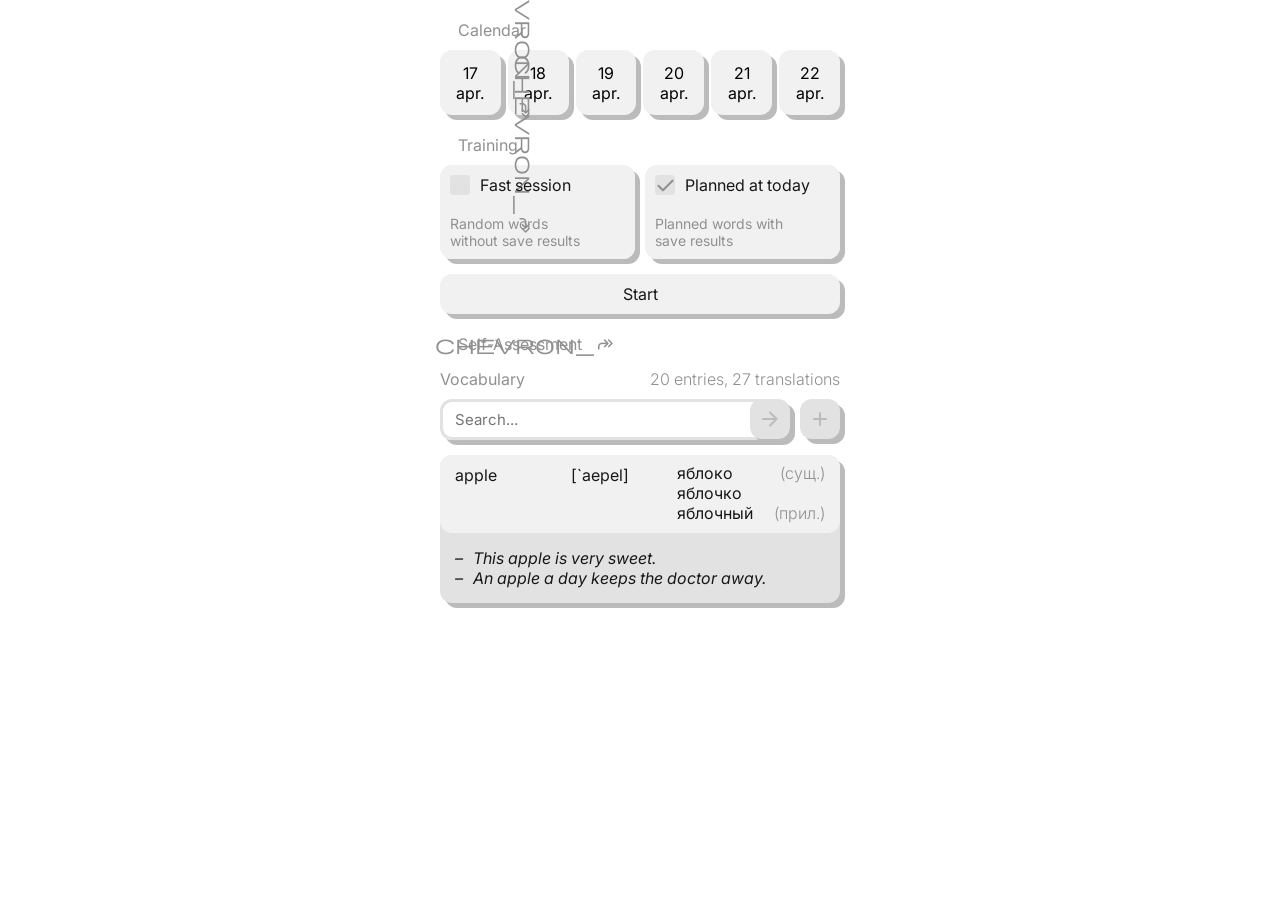
==== src/wwwroot/index.html @ 15adc202 "rename dirs & frontend markup" ====
<!DOCTYPE html>
<html>

<head>
    <meta charset="UTF-8">
    <link href="https://fonts.googleapis.com/css2?family=Inter:ital,wght@0,100..900;1,100..900&display=swap"
        rel="stylesheet">
    <link href="https://fonts.googleapis.com/css2?family=Material+Symbols+Rounded" rel="stylesheet" />
    <link rel="stylesheet" href="style.css">

    <title>Mnemo - Never Forget</title>
</head>

<body>
    <div class="collapse-wrapper">

        <input checked type="checkbox" id="toggle1" class="toggle-input">
        <label for="toggle1" class="toggle-label">
            <span class="material-symbols-rounded toggle-chevron">chevron_forward</span>
            <div class="section-title">
                <h2>Calendar</h2>
            </div>
        </label>

        <div class="content">

            <section class="calendar">
                <div class="calendar-day">
                    <span>17</span>
                    <span>apr.</span>
                </div>
                <div class="calendar-day">
                    <span>18</span>
                    <span>apr.</span>
                </div>
                <div class="calendar-day">
                    <span>19</span>
                    <span>apr.</span>
                </div>
                <div class="calendar-day">
                    <span>20</span>
                    <span>apr.</span>
                </div>
                <div class="calendar-day">
                    <span>21</span>
                    <span>apr.</span>
                </div>
                <div class="calendar-day">
                    <span>22</span>
                    <span>apr.</span>
                </div>
            </section>

        </div>
    </div>

    <div class="collapse-wrapper">

        <input checked type="checkbox" id="toggle2" class="toggle-input">
        <label for="toggle2" class="toggle-label">
            <span class="material-symbols-rounded toggle-chevron">chevron_forward</span>
            <div class="section-title">
                <h2>Training</h2>
            </div>
        </label>
        <div class="content">

            <section>
                <div class="mode-wrapper">
                    <div class="training-radio-item">
                        <input type="radio" name="mode" id="radio-fast">
                        <label for="radio-fast">
                            <div class="mode-title">Fast session</div>
                            <div class="mode-description">Random words without save results</div>
                        </label>
                    </div>
                    <div class="training-radio-item">
                        <input checked type="radio" name="mode" id="radio-planned">
                        <label for="radio-planned">
                            <div class="mode-title">Planned at today</div>
                            <div class="mode-description">Planned words with save results</div>
                        </label>
                    </div>
                </div>

                <button class="big-button">Start</button>
            </section>

        </div>
    </div>

    <div class="collapse-wrapper">

        <input type="checkbox" id="toggle3" class="toggle-input">
        <label for="toggle3" class="toggle-label">
            <span class="material-symbols-rounded toggle-chevron">chevron_forward</span>
            <div class="section-title">
                <h2>Self-Assessment</h2>
            </div>
        </label>
        <div class="content">
            Nothing...
        </div>
    </div>

    <div class="section-title">
        <h2>Vocabulary</h2>
        <span>20 entries, 27 translations</span>
    </div>

    <div class="input-wrapper">
        <form class="search-form">
            <input type="search" placeholder="Search...">
            <button type="button" class="small-button">
                <span class="material-symbols-rounded">arrow_forward</span>
            </button>
        </form>

        <button type="button" class="small-button">
            <span class="material-symbols-rounded">add</span>
        </button>
    </div>

    <div>

        <article class="entry">
            <header>
                <div class="foreign">apple</div>
                <div class="transcription">[`aepel]</div>
                <ol class="translations">
                    <li>
                        <div>яблоко</div>
                        <div class="part-of-speech">(сущ.)</div>
                    </li>
                    <li>
                        <div>яблочко</div>
                    </li>
                    <li>
                        <div>яблочный</div>
                        <div class="part-of-speech">(прил.)</div>
                    </li>
                </ol>
            </header>
            <footer>
                <ol>
                    <li>This apple is very sweet.</li>
                    <li>An apple a day keeps the doctor away.</li>
                </ol>
            </footer>
        </article>

    </div>
</body>

</html>
---- src/wwwroot/style.css ----
@charset "UTF-8";
* {
  margin: 0;
  padding: 0;
  border: 0;
  box-sizing: border-box;
  -webkit-box-sizing: border-box;
  -moz-box-sizing: border-box;
}

ol {
  list-style-type: none;
}

body {
  max-width: 400px;
  margin: 0 auto;
  font-family: "Inter", sans-serif;
}

input {
  outline: none;
  font-family: "Inter", sans-serif;
}

button {
  cursor: pointer;
  font-family: "Inter", sans-serif;
}

::-moz-selection {
  color: #181818;
  background-color: #BBBBBB;
}

::selection {
  color: #181818;
  background-color: #BBBBBB;
}

button {
  transition: transform 0.2s, box-shadow 0.2s ease;
}
button:hover {
  transform: translateY(-2px);
  box-shadow: 7px 7px 0px #BBBBBB;
}
button {
  color: #181818;
  background-color: #F1F1F1;
  box-shadow: 5px 5px 0px #BBBBBB;
  font-size: 16px;
  padding: 10px;
  border-radius: 12px;
}

.big-button {
  width: 100%;
}

.small-button {
  height: 40px;
  width: 40px;
  min-height: 40px;
  min-width: 40px;
  position: relative;
}
.small-button .material-symbols-rounded {
  color: #BBBBBB;
  position: absolute;
  top: 8px;
  left: 8px;
}

.section-title {
  display: flex;
  justify-content: space-between;
  color: #909090;
  margin: 20px 0px 10px 0px;
  width: 100%;
  font-size: 16px;
}
.section-title h2 {
  font-size: inherit;
  font-weight: 400;
}
.section-title span {
  font-size: inherit;
  font-weight: 300;
}

.collapse-wrapper {
  position: relative;
}
.collapse-wrapper .toggle-input {
  display: none;
}
.collapse-wrapper .toggle-chevron {
  color: #909090;
  transition: transform 0.1s ease;
  position: absolute;
  top: 20px;
  left: -5px;
  font-size: 20px;
}
.collapse-wrapper .toggle-label {
  cursor: pointer;
  display: flex;
  -webkit-user-select: none;
     -moz-user-select: none;
          user-select: none;
  margin-left: 18px;
  margin-bottom: -15px;
}
.collapse-wrapper .content {
  display: none;
}
.collapse-wrapper .toggle-input:checked + .toggle-label {
  margin-bottom: 0px;
}
.collapse-wrapper .toggle-input:checked ~ .content {
  display: block;
}
.collapse-wrapper .toggle-input:checked + .toggle-label .toggle-chevron {
  transform: rotate(90deg);
}

.calendar {
  display: grid;
  grid-template-columns: repeat(auto-fit, minmax(60px, 1fr));
  gap: 7px;
}
.calendar-day {
  transition: transform 0.2s, box-shadow 0.2s ease;
}
.calendar-day:hover {
  transform: translateY(-2px);
  box-shadow: 7px 7px 0px #BBBBBB;
}
.calendar-day {
  cursor: default;
  display: flex;
  flex-direction: column;
  justify-content: center;
  text-align: center;
  box-shadow: 5px 5px 0px #BBBBBB;
  background-color: #F1F1F1;
  height: 65px;
  border-radius: 12px;
  font-size: 16px;
}

.mode-wrapper {
  display: grid;
  grid-template-columns: repeat(auto-fit, minmax(40%, 1fr));
  gap: 10px;
  margin-bottom: 15px;
}
.mode-wrapper .training-radio-item {
  transition: transform 0.2s, box-shadow 0.2s ease;
}
.mode-wrapper .training-radio-item:hover {
  transform: translateY(-2px);
  box-shadow: 7px 7px 0px #BBBBBB;
}
.mode-wrapper .training-radio-item {
  box-shadow: 5px 5px 0px #BBBBBB;
  border-radius: 12px;
  -webkit-user-select: none;
     -moz-user-select: none;
          user-select: none;
}
.mode-wrapper .training-radio-item label {
  cursor: pointer;
  display: block;
  background-color: #F1F1F1;
  border-radius: inherit;
  padding: 10px;
}
.mode-wrapper .training-radio-item input {
  display: none;
}
.mode-wrapper .training-radio-item .mode-title {
  display: flex;
  color: #181818;
  font-size: 16px;
  padding-bottom: 20px;
  position: relative;
}
.mode-wrapper .training-radio-item .mode-title::before {
  content: "";
  display: block;
  background-color: #E2E2E2;
  border-radius: 4px;
  margin-right: 10px;
  width: 20px;
  height: 20px;
}
.mode-wrapper .training-radio-item .mode-title::after {
  content: "check";
  color: #909090;
  transition: opacity 0.2s ease;
  opacity: 0%;
  position: absolute;
  top: -5px;
  left: -2px;
  font-family: "Material Symbols Rounded";
  font-size: 25px;
}
.mode-wrapper .training-radio-item .mode-description {
  color: #909090;
  font-size: 14px;
  font-weight: 400;
  max-width: 80%;
}
.mode-wrapper .training-radio-item input:checked + label .mode-title::after {
  opacity: 100%;
}

.input-wrapper {
  display: flex;
  flex-wrap: nowrap;
}
.input-wrapper .small-button {
  transition: transform 0.2s, box-shadow 0.2s ease;
}
.input-wrapper .small-button:hover {
  transform: translateY(-2px);
  box-shadow: 7px 7px 0px #BBBBBB;
}
.input-wrapper .small-button {
  color: #909090;
  background-color: #E2E2E2;
  font-size: 15px;
}
.input-wrapper .search-form {
  transition: transform 0.2s, box-shadow 0.2s ease;
}
.input-wrapper .search-form:hover {
  transform: translateY(-2px);
  box-shadow: 7px 7px 0px #BBBBBB;
}
.input-wrapper .search-form {
  display: flex;
  justify-content: space-between;
  background-color: #FFFFFF;
  box-shadow: 5px 5px 0px #BBBBBB;
  width: 100%;
  border-radius: 12px;
  margin-bottom: 15px;
  margin-right: 10px;
}
.input-wrapper .search-form input {
  border: 3px solid #E2E2E2;
  border-radius: 12px 0px 0px 12px;
  border-right: none;
  background-color: inherit;
  padding: 8px 12px;
  width: 100%;
  font-size: 15px;
}
.input-wrapper .search-form button {
  transition: transform 0.2s, box-shadow 0.2s ease;
}
.input-wrapper .search-form button:hover {
  transform: translateY(0);
  box-shadow: 5px 5px 0px #BBBBBB;
}
.input-wrapper .search-form button {
  margin-left: -10px;
}

.part-of-speech {
  cursor: default;
  color: #909090;
  font-weight: 300;
  padding-left: 5px;
}

.entry {
  cursor: pointer;
  display: flex;
  flex-direction: column;
  align-items: stretch;
  color: #181818;
  background-color: #E2E2E2;
  box-shadow: 5px 5px 0px #BBBBBB;
  max-width: 470px;
  min-width: 370px;
  border-radius: 12px;
  margin-bottom: 20px;
  font-size: 16px;
}
.entry header {
  display: grid;
  grid-template-columns: 30% 30% 40%;
  background-color: #F1F1F1;
  padding: 10px 15px;
  border-radius: 12px;
}
.entry header .foreign {
  content-visibility: auto;
}
.entry header .transcription {
  margin: 0 5px;
}
.entry header .translations {
  display: flex;
  flex-direction: column;
  margin-top: -2px;
}
.entry header .translations li {
  display: flex;
  flex-direction: row;
  justify-content: space-between;
}
.entry footer {
  padding: 15px;
}
.entry footer li {
  font-size: 16px;
  font-style: italic;
}
.entry footer li::before {
  content: "–";
  padding-right: 10px;
}

.task {
  background-color: #F1F1F1;
  box-shadow: 5px 5px 0px #BBBBBB;
  border-radius: 12px;
  max-width: 470px;
  min-width: 370px;
  border-radius: 12px;
  margin-bottom: 20px;
}
.task header {
  display: flex;
  justify-content: space-between;
  padding: 12px 15px;
}
.task header .prompt {
  color: #909090;
  font-size: 16px;
}
.task header .prompt .bold {
  color: #181818;
}
.task footer {
  padding: 0px 14px 0px 14px;
  margin-bottom: 20px;
}
.task footer input {
  border: #E2E2E2 3px solid;
  border-radius: 12px;
  padding: 8px 12px;
  width: 100%;
  font-size: 15px;
}
.task .big-button {
  background-color: #E2E2E2;
}/*# sourceMappingURL=style.css.map */
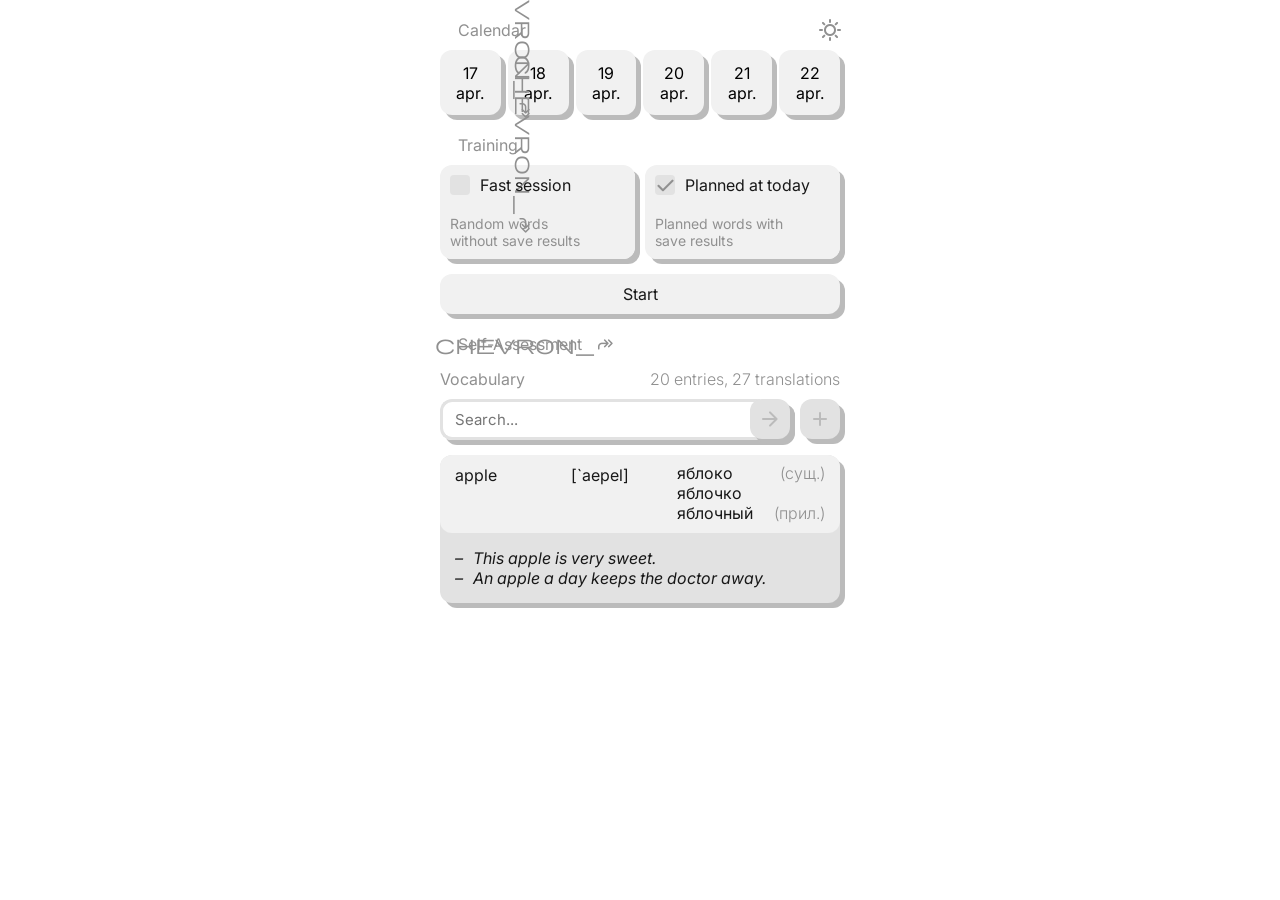
==== commit 55476ad1: "add cool dark mode" ====
--- a/src/wwwroot/index.html
+++ b/src/wwwroot/index.html
@@ -12,6 +12,8 @@
 </head>
 
 <body>
+
+
     <div class="collapse-wrapper">
 
         <input checked type="checkbox" id="toggle1" class="toggle-input">
@@ -19,6 +21,13 @@
             <span class="material-symbols-rounded toggle-chevron">chevron_forward</span>
             <div class="section-title">
                 <h2>Calendar</h2>
+                <span>
+                    <div class="invert-interface-mode">
+                        <input type="checkbox" id="invert-mode">
+                        <label for="invert-mode" class="material-symbols-rounded"></label>
+                        <div class="invert-circle"></div>
+                    </div>
+                </span>
             </div>
         </label>
 
@@ -99,7 +108,16 @@
             </div>
         </label>
         <div class="content">
-            Nothing...
+            <article class="assessment-request">
+                <div class="request-text">apple</div>
+                <div class="quality-buttons-wrapper">
+                    <button class="small-button">1</button>
+                    <button class="small-button">2</button>
+                    <button class="small-button">3</button>
+                    <button class="small-button">4</button>
+                    <button class="small-button">5</button>
+                </div>
+            </article>
         </div>
     </div>
 
--- a/src/wwwroot/style.css
+++ b/src/wwwroot/style.css
@@ -72,6 +72,59 @@
   left: 8px;
 }
 
+.invert-interface-mode {
+  position: relative;
+  padding: 10px;
+  --icon-default: "clear_day";
+  --scale-default: 0.0;
+  --icon-on: "dark_mode";
+  --scale-on: 40;
+}
+@media (prefers-color-scheme: dark) {
+  .invert-interface-mode {
+    --icon-default: "dark_mode";
+    --scale-default: 40;
+    --icon-on: "clear_day";
+    --scale-on: 0.0;
+  }
+}
+.invert-interface-mode .invert-circle {
+  position: fixed;
+  width: 10vw;
+  height: 10vw;
+  border-radius: 50%;
+  backdrop-filter: invert(0.92);
+  transform: translate(-50%, -50%) scale(var(--scale-default));
+  transition: transform 0.4s linear;
+  transform-origin: center center;
+  pointer-events: none;
+  overflow-x: auto;
+  overflow-y: auto;
+  z-index: 100;
+}
+.invert-interface-mode input {
+  display: none;
+}
+.invert-interface-mode label {
+  position: absolute;
+  top: -2px;
+  left: -2px;
+}
+.invert-interface-mode label::after {
+  display: block;
+  content: var(--icon-default);
+  transition: transform 0.3s ease-out;
+  transform: rotate(360deg);
+  transform: scaleX(-1);
+}
+.invert-interface-mode input:checked ~ label::after {
+  content: var(--icon-on);
+  transform: rotate(0deg);
+}
+.invert-interface-mode input:checked ~ .invert-circle {
+  transform: translate(-50%, -50%) scale(var(--scale-on));
+}
+
 .section-title {
   display: flex;
   justify-content: space-between;
@@ -217,6 +270,35 @@
   opacity: 100%;
 }
 
+.assessment-request {
+  display: flex;
+  justify-content: space-between;
+  margin-bottom: 10px;
+}
+.assessment-request .request-text {
+  cursor: default;
+  display: flex;
+  justify-content: center;
+  align-items: center;
+  color: #181818;
+  background-color: #F1F1F1;
+  box-shadow: 5px 5px 0px #BBBBBB;
+  border-radius: 12px;
+  margin-right: 10px;
+  width: 100%;
+  height: 40px;
+  font-size: 16px;
+}
+.assessment-request .quality-buttons-wrapper {
+  display: flex;
+  gap: 10px;
+}
+.assessment-request .quality-buttons-wrapper .small-button {
+  color: #BBBBBB;
+  background-color: #E2E2E2;
+  font-weight: 500;
+}
+
 .input-wrapper {
   display: flex;
   flex-wrap: nowrap;
